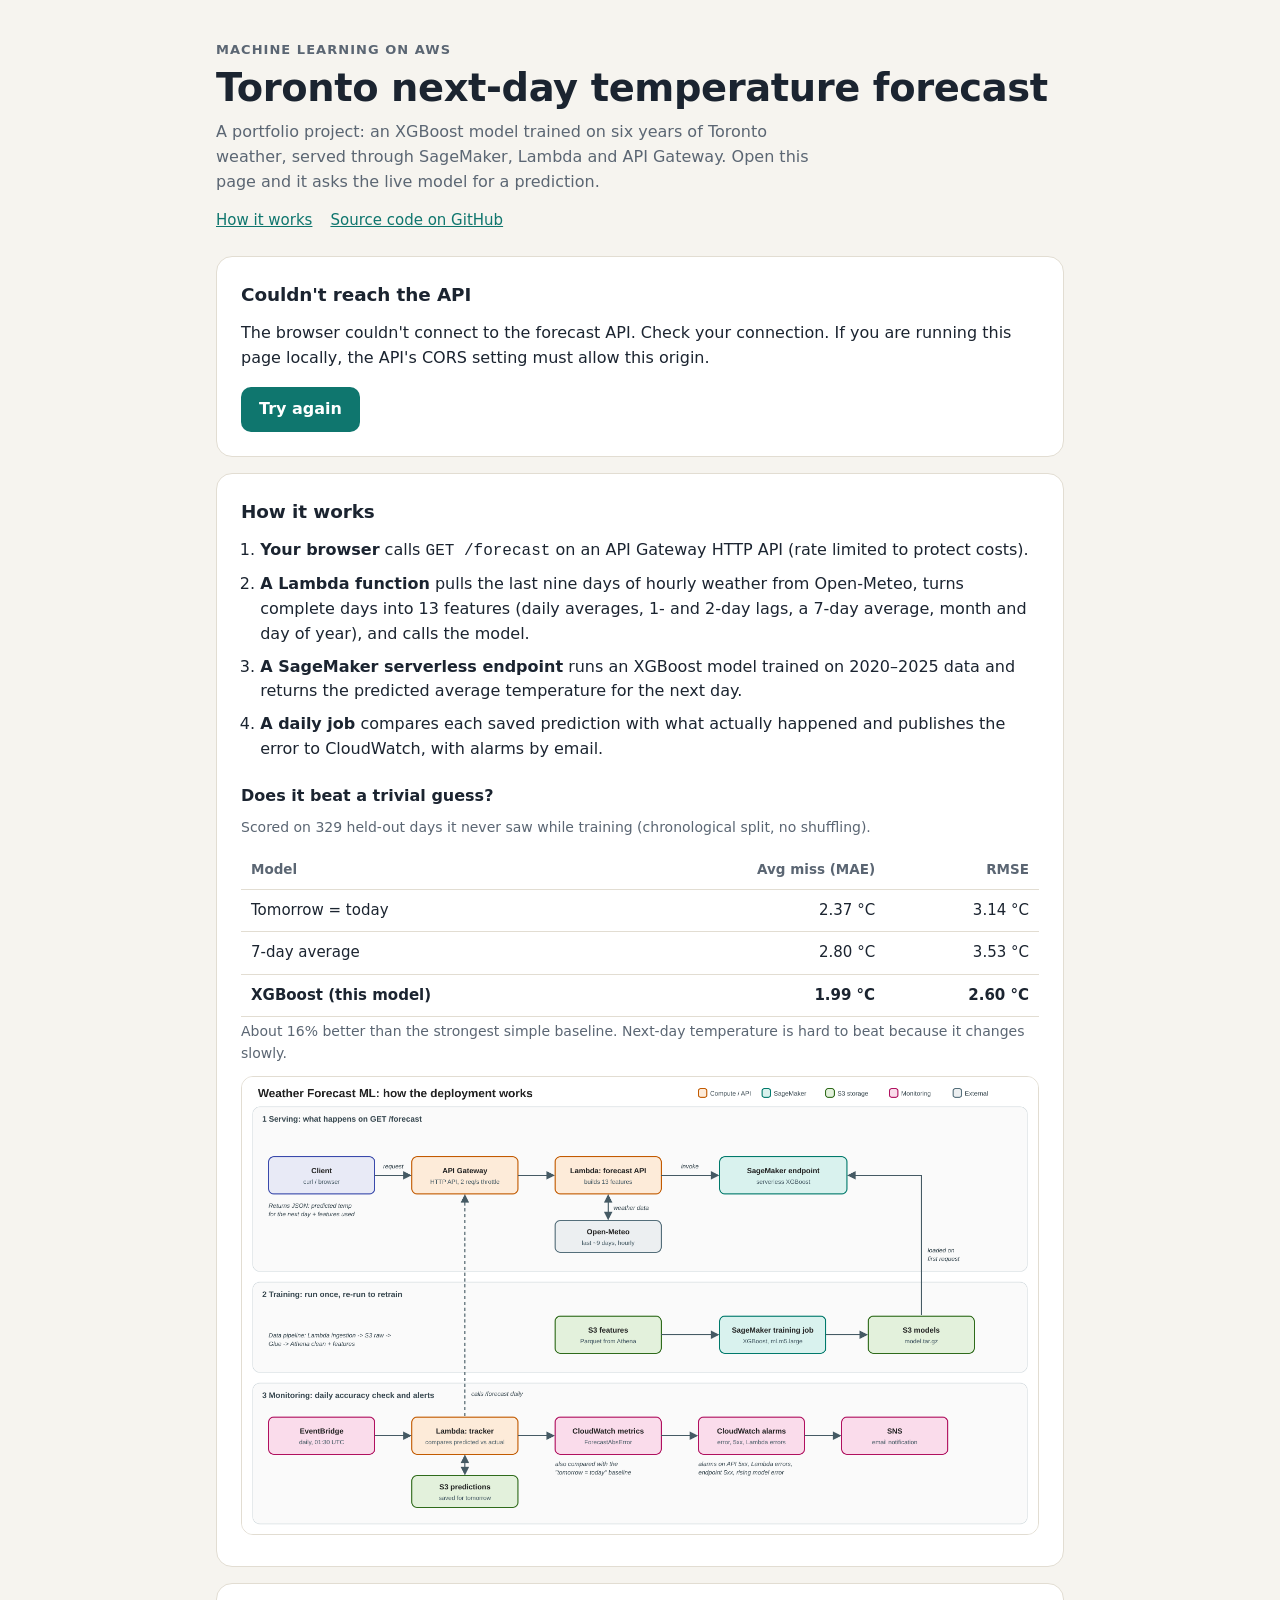
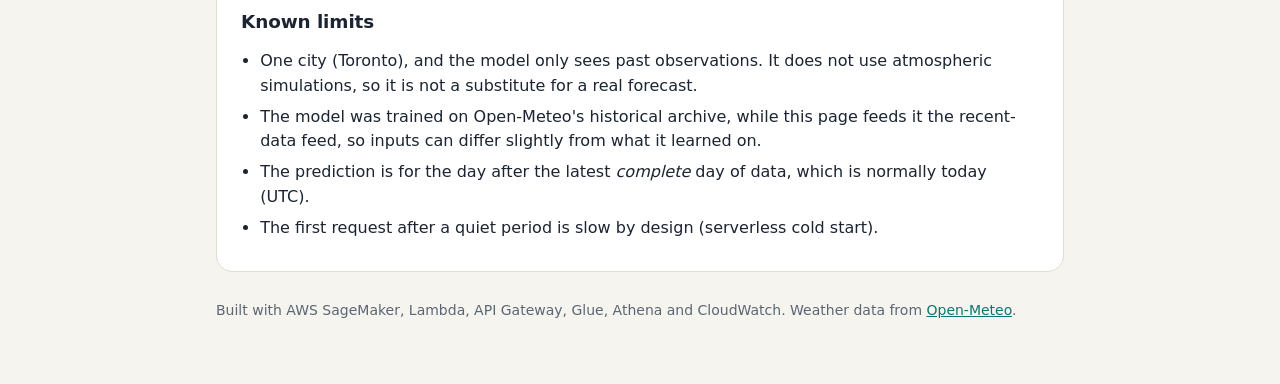
==== docs/index.html @ 5ec33be8 "Initial commit: weather forecast ML pipeline, API, monitoring and web UI Ingestion Lambda, Athena fe" ====
<!doctype html>
<html lang="en">
<head>
<meta charset="utf-8">
<meta name="viewport" content="width=device-width, initial-scale=1">
<title>Toronto Next-Day Temperature Forecast</title>
<meta name="description" content="A machine-learning temperature forecast for Toronto, served from AWS (SageMaker, Lambda, API Gateway). Portfolio project.">
<style>
  :root {
    --bg: #F6F4EF;
    --surface: #FFFFFF;
    --ink: #1B2430;
    --muted: #5B6673;
    --line: #E2DDD2;
    --accent: #0F766E;
    --accent-ink: #FFFFFF;
    --chip: #EDF4F2;
    --warn-bg: #FEF3E2;
    --warn-ink: #8A4B08;
    --bad-bg: #FDECEC;
    --bad-ink: #9B1C1C;
  }
  @media (prefers-color-scheme: dark) {
    :root:not([data-theme="light"]) {
      --bg: #0E151C;
      --surface: #16202A;
      --ink: #E8EDF2;
      --muted: #9AA7B4;
      --line: #27333F;
      --accent: #2DD4BF;
      --accent-ink: #06201D;
      --chip: #13262A;
      --warn-bg: #2A2112;
      --warn-ink: #F5C46B;
      --bad-bg: #2E1717;
      --bad-ink: #F59E9E;
    }
  }
  :root[data-theme="dark"] {
    --bg: #0E151C; --surface: #16202A; --ink: #E8EDF2; --muted: #9AA7B4; --line: #27333F;
    --accent: #2DD4BF; --accent-ink: #06201D; --chip: #13262A;
    --warn-bg: #2A2112; --warn-ink: #F5C46B; --bad-bg: #2E1717; --bad-ink: #F59E9E;
  }

  * { box-sizing: border-box; }
  html { -webkit-text-size-adjust: 100%; }
  body {
    margin: 0;
    background: var(--bg);
    color: var(--ink);
    font: 16px/1.55 system-ui, -apple-system, "Segoe UI", Roboto, "Helvetica Neue", Arial, sans-serif;
  }
  .wrap { max-width: 880px; margin: 0 auto; padding: 0 16px 64px; }
  a { color: var(--accent); }
  a:focus-visible, button:focus-visible { outline: 3px solid var(--accent); outline-offset: 2px; border-radius: 6px; }

  header { padding: 40px 0 24px; }
  .eyebrow { margin: 0 0 6px; font-size: 13px; letter-spacing: .08em; text-transform: uppercase; color: var(--muted); font-weight: 600; }
  h1 { margin: 0 0 10px; font-size: clamp(1.7rem, 5vw, 2.4rem); line-height: 1.15; letter-spacing: -.01em; }
  .lede { margin: 0; color: var(--muted); max-width: 60ch; }
  .links { margin: 14px 0 0; display: flex; flex-wrap: wrap; gap: 8px 18px; font-size: 15px; }

  .card {
    background: var(--surface);
    border: 1px solid var(--line);
    border-radius: 16px;
    padding: 24px;
  }
  .card + .card { margin-top: 16px; }
  h2 { margin: 0 0 12px; font-size: 1.15rem; letter-spacing: -.005em; }
  h3 { margin: 0 0 8px; font-size: 1rem; }
  .muted { color: var(--muted); }
  .small { font-size: 14px; }

  /* Forecast headline */
  .top { display: flex; flex-wrap: wrap; justify-content: space-between; align-items: flex-start; gap: 16px 24px; }
  .pred-label { margin: 0 0 4px; font-size: 15px; color: var(--muted); }
  .pred { display: flex; align-items: baseline; gap: 6px; line-height: 1; }
  .pred-value { font-size: clamp(3.6rem, 14vw, 5.8rem); font-weight: 700; letter-spacing: -.03em; font-variant-numeric: tabular-nums; }
  .pred-unit { font-size: clamp(1.4rem, 5vw, 2rem); font-weight: 600; color: var(--muted); }
  .pred-note { margin: 10px 0 0; max-width: 46ch; }

  .seg { display: inline-flex; border: 1px solid var(--line); border-radius: 10px; overflow: hidden; }
  .seg button {
    border: 0; background: transparent; color: var(--ink);
    padding: 8px 16px; min-height: 40px; font: inherit; font-weight: 600; cursor: pointer;
  }
  .seg button[aria-pressed="true"] { background: var(--accent); color: var(--accent-ink); }

  .btn {
    border: 0; background: var(--accent); color: var(--accent-ink);
    padding: 10px 18px; min-height: 44px; border-radius: 10px; font: inherit; font-weight: 600; cursor: pointer;
  }
  .btn:disabled { opacity: .6; cursor: progress; }
  .btn.secondary { background: transparent; color: var(--accent); border: 1px solid var(--accent); }

  .chart-wrap { margin-top: 24px; max-width: 620px; }
  .chart-wrap svg { width: 100%; height: auto; display: block; }
  .ch-line { fill: none; stroke: var(--accent); stroke-width: 2.5; stroke-linejoin: round; }
  .ch-proj { fill: none; stroke: var(--accent); stroke-width: 2.5; stroke-dasharray: 6 6; }
  .ch-avg { stroke: var(--muted); stroke-width: 1.3; stroke-dasharray: 3 5; }
  .ch-dot { fill: var(--surface); stroke: var(--accent); stroke-width: 2.5; }
  .ch-dot-f { fill: var(--accent); stroke: var(--surface); stroke-width: 3; }
  .ch-val { fill: var(--ink); font-size: 16px; font-weight: 600; text-anchor: middle; font-variant-numeric: tabular-nums; }
  .ch-day { fill: var(--muted); font-size: 13.5px; text-anchor: middle; }
  .legend { display: flex; flex-wrap: wrap; gap: 6px 18px; margin: 8px 0 0; padding: 0; list-style: none; font-size: 13.5px; color: var(--muted); }
  .legend li { display: inline-flex; align-items: center; gap: 8px; }
  .sw { display: inline-block; width: 22px; height: 0; border-top: 3px solid var(--accent); }
  .sw.dash { border-top-style: dashed; }
  .sw.avg { border-top: 2px dashed var(--muted); }

  .tiles { display: grid; grid-template-columns: repeat(auto-fill, minmax(150px, 1fr)); gap: 10px; margin: 12px 0 0; padding: 0; list-style: none; }
  .tile { background: var(--chip); border-radius: 12px; padding: 10px 12px; }
  .tile .k { display: block; font-size: 13px; color: var(--muted); }
  .tile .v { display: block; font-size: 1.15rem; font-weight: 650; font-variant-numeric: tabular-nums; }

  .latency { margin: 18px 0 0; }
  .actions { margin-top: 18px; display: flex; flex-wrap: wrap; align-items: center; gap: 12px; }

  /* Loading */
  .loading { display: flex; gap: 16px; align-items: flex-start; }
  .spinner {
    flex: none; width: 34px; height: 34px; border-radius: 50%;
    border: 4px solid var(--line); border-top-color: var(--accent);
    animation: spin 0.9s linear infinite; margin-top: 2px;
  }
  @keyframes spin { to { transform: rotate(360deg); } }
  @media (prefers-reduced-motion: reduce) { .spinner { animation: none; border-top-color: var(--line); border-right-color: var(--accent); } }
  .loading h2 { margin-bottom: 4px; }
  .notice { margin: 12px 0 0; padding: 10px 14px; border-radius: 10px; background: var(--warn-bg); color: var(--warn-ink); font-size: 14.5px; }
  .error { border-color: var(--bad-ink); }
  .error h2 { color: var(--bad-ink); }

  /* Explainer */
  .steps { margin: 0; padding-left: 1.2rem; }
  .steps li { margin: 0 0 8px; }
  table { width: 100%; border-collapse: collapse; margin: 12px 0 4px; font-variant-numeric: tabular-nums; }
  th, td { text-align: left; padding: 9px 10px; border-bottom: 1px solid var(--line); font-size: 15px; }
  th { color: var(--muted); font-weight: 600; font-size: 13.5px; }
  td.num, th.num { text-align: right; }
  tr.best td { font-weight: 700; }
  .diagram { width: 100%; height: auto; border: 1px solid var(--line); border-radius: 12px; background: #fff; margin-top: 12px; }
  ul.plain { margin: 8px 0 0; padding-left: 1.2rem; }
  ul.plain li { margin-bottom: 6px; }
  footer { margin-top: 28px; font-size: 14px; color: var(--muted); }
  [hidden] { display: none !important; }
</style>
</head>
<body>
<div class="wrap">
  <header>
    <p class="eyebrow">Machine learning on AWS</p>
    <h1>Toronto next-day temperature forecast</h1>
    <p class="lede">A portfolio project: an XGBoost model trained on six years of Toronto weather, served through SageMaker, Lambda and API Gateway. Open this page and it asks the live model for a prediction.</p>
    <p class="links">
      <a href="#how">How it works</a>
      <a id="repo-link" href="#">Source code on GitHub</a>
    </p>
  </header>

  <main>
    <noscript><div class="card error"><h2>JavaScript is required</h2><p>This page calls a live API to get the forecast, so it needs JavaScript enabled.</p></div></noscript>

    <section class="card" id="forecast" aria-live="polite" aria-busy="true" aria-label="Forecast">
      <!-- Loading -->
      <div id="state-loading" class="loading">
        <div class="spinner" aria-hidden="true"></div>
        <div>
          <h2>Asking the model&hellip; <span id="elapsed" class="muted"></span></h2>
          <p class="muted" style="margin:0">Fetching recent weather and running the model.</p>
          <p id="slow-note" class="notice" hidden>The model runs on a serverless endpoint that scales to zero when nobody is using it, so the first request after a quiet period takes about 10 seconds while it wakes up. Later requests take well under a second.</p>
        </div>
      </div>

      <!-- Result -->
      <div id="state-result" hidden>
        <div class="top">
          <div>
            <p class="pred-label" id="pred-label"></p>
            <div class="pred"><span class="pred-value" id="pred-value"></span><span class="pred-unit" id="pred-unit"></span></div>
            <p class="pred-note muted small">On days the model had never seen, its average miss was 2.0&nbsp;&deg;C (3.6&nbsp;&deg;F). Treat it as a guide, not a weather service.</p>
          </div>
          <div class="seg" role="group" aria-label="Temperature unit">
            <button type="button" id="unit-c" aria-pressed="true">&deg;C</button>
            <button type="button" id="unit-f" aria-pressed="false">&deg;F</button>
          </div>
        </div>

        <div class="chart-wrap">
          <h3>Recent days and the forecast</h3>
          <div id="chart"></div>
          <ul class="legend">
            <li><span class="sw"></span>Observed daily average</li>
            <li><span class="sw dash"></span>Forecast</li>
            <li><span class="sw avg"></span>7-day average: <span id="avg7"></span></li>
          </ul>
        </div>

        <h3 style="margin-top:24px" id="tiles-title"></h3>
        <ul class="tiles" id="tiles"></ul>

        <p class="latency muted small" id="latency"></p>
        <div class="actions">
          <button type="button" class="btn secondary" id="refresh">Get the forecast again</button>
        </div>
      </div>

      <!-- Error -->
      <div id="state-error" hidden>
        <h2 id="err-title">Couldn't get a forecast</h2>
        <p id="err-body" style="margin:0 0 16px"></p>
        <button type="button" class="btn" id="retry">Try again</button>
      </div>
    </section>

    <section class="card" id="how">
      <h2>How it works</h2>
      <ol class="steps">
        <li><strong>Your browser</strong> calls <code>GET /forecast</code> on an API Gateway HTTP API (rate limited to protect costs).</li>
        <li><strong>A Lambda function</strong> pulls the last nine days of hourly weather from Open-Meteo, turns complete days into 13 features (daily averages, 1- and 2-day lags, a 7-day average, month and day of year), and calls the model.</li>
        <li><strong>A SageMaker serverless endpoint</strong> runs an XGBoost model trained on 2020&ndash;2025 data and returns the predicted average temperature for the next day.</li>
        <li><strong>A daily job</strong> compares each saved prediction with what actually happened and publishes the error to CloudWatch, with alarms by email.</li>
      </ol>

      <h3 style="margin-top:22px">Does it beat a trivial guess?</h3>
      <p class="muted small" style="margin:0">Scored on 329 held-out days it never saw while training (chronological split, no shuffling).</p>
      <table>
        <thead><tr><th>Model</th><th class="num">Avg miss (MAE)</th><th class="num">RMSE</th></tr></thead>
        <tbody>
          <tr><td>Tomorrow = today</td><td class="num">2.37 &deg;C</td><td class="num">3.14 &deg;C</td></tr>
          <tr><td>7-day average</td><td class="num">2.80 &deg;C</td><td class="num">3.53 &deg;C</td></tr>
          <tr class="best"><td>XGBoost (this model)</td><td class="num">1.99 &deg;C</td><td class="num">2.60 &deg;C</td></tr>
        </tbody>
      </table>
      <p class="muted small" style="margin:0">About 16% better than the strongest simple baseline. Next-day temperature is hard to beat because it changes slowly.</p>

      <img class="diagram" src="deployment-diagram.png" alt="Architecture diagram: a client calls API Gateway, which invokes a Lambda that fetches weather data and calls a SageMaker serverless endpoint; a daily job tracks accuracy in CloudWatch and sends alerts through SNS." loading="lazy" width="1500" height="860">
    </section>

    <section class="card">
      <h2>Known limits</h2>
      <ul class="plain">
        <li>One city (Toronto), and the model only sees past observations. It does not use atmospheric simulations, so it is not a substitute for a real forecast.</li>
        <li>The model was trained on Open-Meteo's historical archive, while this page feeds it the recent-data feed, so inputs can differ slightly from what it learned on.</li>
        <li>The prediction is for the day after the latest <em>complete</em> day of data, which is normally today (UTC).</li>
        <li>The first request after a quiet period is slow by design (serverless cold start).</li>
      </ul>
    </section>
  </main>

  <footer>Built with AWS SageMaker, Lambda, API Gateway, Glue, Athena and CloudWatch. Weather data from <a href="https://open-meteo.com/">Open-Meteo</a>.</footer>
</div>

<script>
(() => {
  "use strict";

  // ---- Configuration ------------------------------------------------------
  const CONFIG = {
    apiUrl: "https://l0zgrh9w77.execute-api.us-east-2.amazonaws.com/forecast",
    repoUrl: "https://github.com/nchikwati/weather-forecast-ml",
    timeoutMs: 45000,   // cold starts take ~10 s; allow generous headroom
    slowAfterMs: 3000,  // show the "waking up" explanation after this long
  };

  const FEATURE_KEYS = [
    "avg_temp", "max_temp", "min_temp", "avg_humidity", "total_precip",
    "avg_wind", "avg_pressure", "avg_cloud_cover",
    "temp_lag_1d", "temp_lag_2d", "temp_rolling_7d",
  ];
  const DATE_RE = /^\d{4}-\d{2}-\d{2}$/;

  const $ = (id) => document.getElementById(id);
  const state = { unit: "C", data: null, ms: null, loading: false };
  let timerId = null;

  // ---- Small DOM helpers (all API text goes in via textContent) -----------
  function el(tag, props, children) {
    const n = document.createElement(tag);
    for (const [k, v] of Object.entries(props || {})) {
      if (k === "class") n.className = v;
      else if (k === "text") n.textContent = v;
      else n.setAttribute(k, v);
    }
    for (const c of [].concat(children || [])) if (c) n.append(c);
    return n;
  }
  function svg(tag, attrs, text) {
    const n = document.createElementNS("http://www.w3.org/2000/svg", tag);
    for (const [k, v] of Object.entries(attrs || {})) n.setAttribute(k, v);
    if (text !== undefined) n.textContent = text;
    return n;
  }

  // ---- Formatting ---------------------------------------------------------
  const toUnit = (c) => (state.unit === "C" ? c : (c * 9) / 5 + 32);
  const temp = (c) => toUnit(c).toFixed(1) + "°";
  const parseDay = (iso) => new Date(iso + "T00:00:00Z");
  const dayLong = (iso) =>
    parseDay(iso).toLocaleDateString("en-US", { weekday: "long", month: "long", day: "numeric", year: "numeric", timeZone: "UTC" });
  const dayShort = (iso) =>
    parseDay(iso).toLocaleDateString("en-US", { weekday: "short", month: "short", day: "numeric", timeZone: "UTC" });
  function addDays(iso, n) {
    const d = parseDay(iso);
    d.setUTCDate(d.getUTCDate() + n);
    return d.toISOString().slice(0, 10);
  }

  // ---- Validation ---------------------------------------------------------
  function validate(d) {
    const ok =
      d && typeof d === "object" &&
      Number.isFinite(d.predicted_avg_temp_c) &&
      typeof d.features_day === "string" && DATE_RE.test(d.features_day) &&
      typeof d.predicted_day === "string" && DATE_RE.test(d.predicted_day) &&
      d.features && FEATURE_KEYS.every((k) => Number.isFinite(d.features[k]));
    if (!ok) throw new Error("unexpected response shape");
  }

  // ---- View switching -----------------------------------------------------
  function show(name) {
    for (const n of ["loading", "result", "error"]) $("state-" + n).hidden = n !== name;
    $("forecast").setAttribute("aria-busy", name === "loading" ? "true" : "false");
  }

  function startTimer() {
    const t0 = performance.now();
    $("slow-note").hidden = true;
    $("elapsed").textContent = "";
    timerId = setInterval(() => {
      const ms = performance.now() - t0;
      $("elapsed").textContent = (ms / 1000).toFixed(1) + " s";
      if (ms > CONFIG.slowAfterMs) $("slow-note").hidden = false;
    }, 200);
  }
  function stopTimer() { clearInterval(timerId); timerId = null; }

  // ---- Rendering ----------------------------------------------------------
  function renderChart(d) {
    const f = d.features;
    const pts = [
      { day: addDays(d.features_day, -2), v: f.temp_lag_2d, forecast: false },
      { day: addDays(d.features_day, -1), v: f.temp_lag_1d, forecast: false },
      { day: d.features_day, v: f.avg_temp, forecast: false },
      { day: d.predicted_day, v: d.predicted_avg_temp_c, forecast: true },
    ];
    const W = 520, H = 240, padX = 52, top = 44, bottom = 52;
    const vals = pts.map((p) => toUnit(p.v)).concat(toUnit(f.temp_rolling_7d));
    let lo = Math.min(...vals), hi = Math.max(...vals);
    const minSpan = state.unit === "C" ? 4 : 7;
    if (hi - lo < minSpan) { const mid = (hi + lo) / 2; lo = mid - minSpan / 2; hi = mid + minSpan / 2; }
    const pad = (hi - lo) * 0.12; lo -= pad; hi += pad;
    const x = (i) => padX + (i * (W - 2 * padX)) / (pts.length - 1);
    const y = (c) => top + ((hi - toUnit(c)) / (hi - lo)) * (H - top - bottom);

    const root = svg("svg", { viewBox: `0 0 ${W} ${H}`, role: "img",
      "aria-label": "Daily average temperatures: " +
        pts.map((p) => `${dayShort(p.day)} ${temp(p.v)}${p.forecast ? " (forecast)" : ""}`).join(", ") });

    const yAvg = y(f.temp_rolling_7d);
    root.append(svg("line", { class: "ch-avg", x1: 12, x2: W - 12, y1: yAvg, y2: yAvg }));

    const past = pts.slice(0, 3).map((p, i) => `${x(i)},${y(p.v)}`).join(" ");
    root.append(svg("polyline", { class: "ch-line", points: past }));
    root.append(svg("line", { class: "ch-proj", x1: x(2), y1: y(pts[2].v), x2: x(3), y2: y(pts[3].v) }));

    pts.forEach((p, i) => {
      root.append(svg("circle", { class: p.forecast ? "ch-dot-f" : "ch-dot", cx: x(i), cy: y(p.v), r: p.forecast ? 8 : 5.5 }));
      root.append(svg("text", { class: "ch-val", x: x(i), y: y(p.v) - 16 }, temp(p.v)));
      root.append(svg("text", { class: "ch-day", x: x(i), y: H - 20 }, dayShort(p.day)));
      if (p.forecast) root.append(svg("text", { class: "ch-day", x: x(i), y: H - 5 }, "forecast"));
    });

    $("chart").replaceChildren(root);
    $("avg7").textContent = temp(f.temp_rolling_7d);
  }

  function renderTiles(d) {
    const f = d.features;
    const rows = [
      ["Average", temp(f.avg_temp)],
      ["High", temp(f.max_temp)],
      ["Low", temp(f.min_temp)],
      ["7-day average", temp(f.temp_rolling_7d)],
      ["Humidity", f.avg_humidity.toFixed(0) + " %"],
      ["Precipitation", f.total_precip.toFixed(1) + " mm"],
      ["Wind", f.avg_wind.toFixed(1) + " km/h"],
      ["Pressure", f.avg_pressure.toFixed(0) + " hPa"],
      ["Cloud cover", f.avg_cloud_cover.toFixed(0) + " %"],
    ];
    $("tiles-title").textContent = "What the model saw on " + dayShort(d.features_day) + " (UTC)";
    $("tiles").replaceChildren(
      ...rows.map(([k, v]) => el("li", { class: "tile" }, [el("span", { class: "k", text: k }), el("span", { class: "v", text: v })]))
    );
  }

  function renderLatency() {
    const s = state.ms / 1000;
    $("latency").textContent = s > 4
      ? `Answered in ${s.toFixed(1)} s. The model endpoint was asleep and had to wake up; repeat requests are much faster.`
      : `Answered in ${s.toFixed(2)} s (the model endpoint was already warm).`;
  }

  function render() {
    const d = state.data;
    if (!d) return;
    $("pred-label").textContent = "Predicted average temperature for " + dayLong(d.predicted_day) + " (UTC)";
    $("pred-value").textContent = toUnit(d.predicted_avg_temp_c).toFixed(1);
    $("pred-unit").textContent = "°" + state.unit;
    $("unit-c").setAttribute("aria-pressed", String(state.unit === "C"));
    $("unit-f").setAttribute("aria-pressed", String(state.unit === "F"));
    renderChart(d);
    renderTiles(d);
    renderLatency();
  }

  // ---- Errors -------------------------------------------------------------
  function describe(err) {
    if (err && err.name === "AbortError")
      return ["The request timed out", "The model took too long to respond. It may be waking up from a cold start, so trying again usually works."];
    if (err && err.status === 429)
      return ["Too many requests", "The API is rate limited to keep costs down. Wait a few seconds and try again."];
    if (err && err.status >= 500)
      return ["The forecast service had a problem", "Something failed on the server side while building the forecast. It has been logged, so please try again in a minute."];
    if (err instanceof TypeError)
      return ["Couldn't reach the API", "The browser couldn't connect to the forecast API. Check your connection. If you are running this page locally, the API's CORS setting must allow this origin."];
    return ["Couldn't read the forecast", "The API answered, but the response wasn't in the expected format."];
  }

  function showError(err) {
    const [title, body] = describe(err);
    $("err-title").textContent = title;
    $("err-body").textContent = body;
    show("error");
  }

  // ---- Data loading -------------------------------------------------------
  async function load() {
    if (state.loading) return;
    state.loading = true;
    show("loading");
    startTimer();
    const ctrl = new AbortController();
    const timeout = setTimeout(() => ctrl.abort(), CONFIG.timeoutMs);
    const t0 = performance.now();
    try {
      const res = await fetch(CONFIG.apiUrl, { headers: { Accept: "application/json" }, signal: ctrl.signal });
      if (!res.ok) { const e = new Error("http " + res.status); e.status = res.status; throw e; }
      const data = await res.json();
      validate(data);
      state.data = data;
      state.ms = performance.now() - t0;
      render();
      show("result");
    } catch (err) {
      showError(err);
    } finally {
      clearTimeout(timeout);
      stopTimer();
      state.loading = false;
    }
  }

  // ---- Wiring -------------------------------------------------------------
  $("repo-link").href = CONFIG.repoUrl;
  $("refresh").addEventListener("click", load);
  $("retry").addEventListener("click", load);
  $("unit-c").addEventListener("click", () => { state.unit = "C"; render(); });
  $("unit-f").addEventListener("click", () => { state.unit = "F"; render(); });
  load();
})();
</script>
</body>
</html>
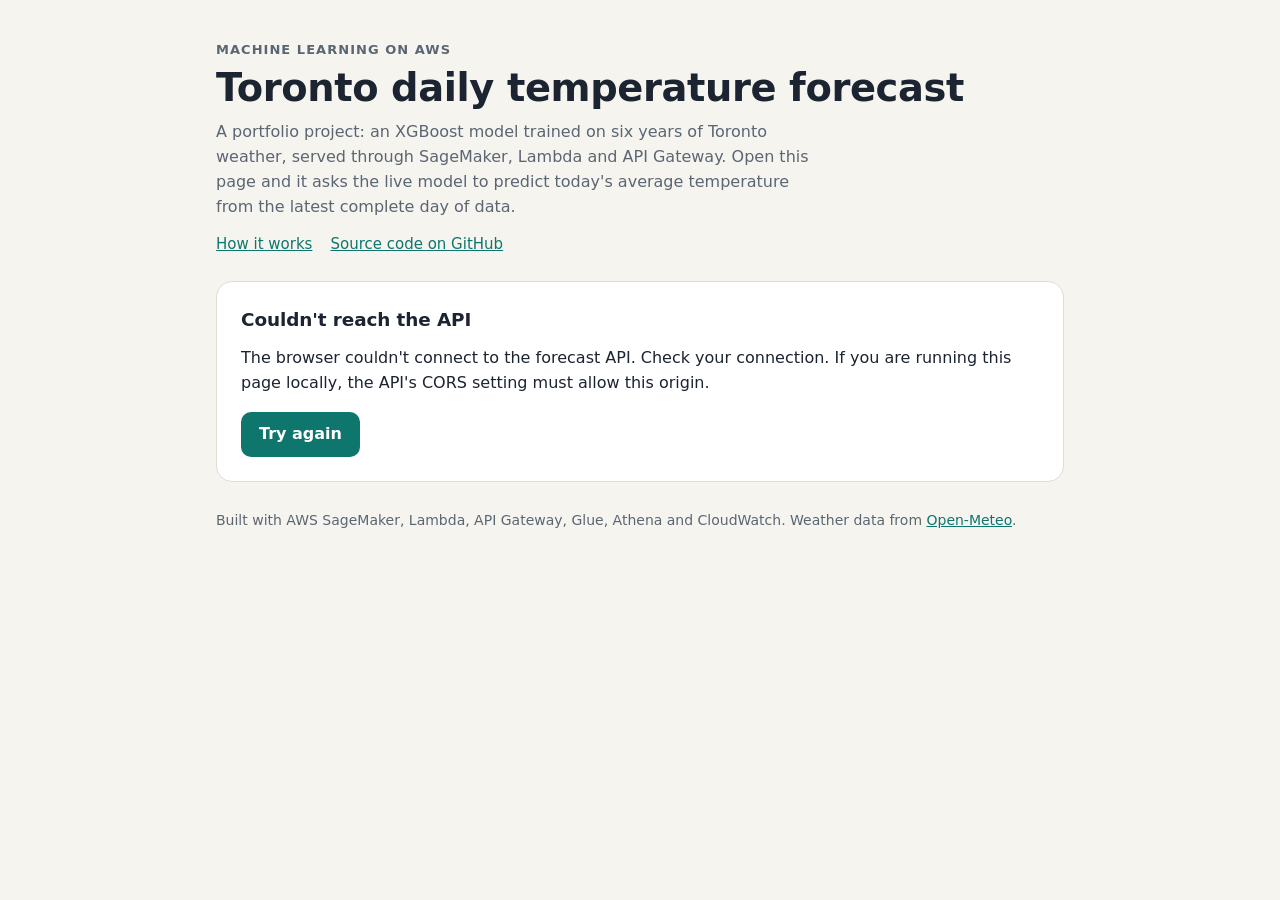
==== commit 076bf1dd: "Label the forecast as today's and move "How it works" to its own page The model predicts the day aft" ====
--- a/docs/index.html
+++ b/docs/index.html
@@ -3,157 +3,18 @@
 <head>
 <meta charset="utf-8">
 <meta name="viewport" content="width=device-width, initial-scale=1">
-<title>Toronto Next-Day Temperature Forecast</title>
+<title>Toronto Temperature Forecast</title>
 <meta name="description" content="A machine-learning temperature forecast for Toronto, served from AWS (SageMaker, Lambda, API Gateway). Portfolio project.">
-<style>
-  :root {
-    --bg: #F6F4EF;
-    --surface: #FFFFFF;
-    --ink: #1B2430;
-    --muted: #5B6673;
-    --line: #E2DDD2;
-    --accent: #0F766E;
-    --accent-ink: #FFFFFF;
-    --chip: #EDF4F2;
-    --warn-bg: #FEF3E2;
-    --warn-ink: #8A4B08;
-    --bad-bg: #FDECEC;
-    --bad-ink: #9B1C1C;
-  }
-  @media (prefers-color-scheme: dark) {
-    :root:not([data-theme="light"]) {
-      --bg: #0E151C;
-      --surface: #16202A;
-      --ink: #E8EDF2;
-      --muted: #9AA7B4;
-      --line: #27333F;
-      --accent: #2DD4BF;
-      --accent-ink: #06201D;
-      --chip: #13262A;
-      --warn-bg: #2A2112;
-      --warn-ink: #F5C46B;
-      --bad-bg: #2E1717;
-      --bad-ink: #F59E9E;
-    }
-  }
-  :root[data-theme="dark"] {
-    --bg: #0E151C; --surface: #16202A; --ink: #E8EDF2; --muted: #9AA7B4; --line: #27333F;
-    --accent: #2DD4BF; --accent-ink: #06201D; --chip: #13262A;
-    --warn-bg: #2A2112; --warn-ink: #F5C46B; --bad-bg: #2E1717; --bad-ink: #F59E9E;
-  }
-
-  * { box-sizing: border-box; }
-  html { -webkit-text-size-adjust: 100%; }
-  body {
-    margin: 0;
-    background: var(--bg);
-    color: var(--ink);
-    font: 16px/1.55 system-ui, -apple-system, "Segoe UI", Roboto, "Helvetica Neue", Arial, sans-serif;
-  }
-  .wrap { max-width: 880px; margin: 0 auto; padding: 0 16px 64px; }
-  a { color: var(--accent); }
-  a:focus-visible, button:focus-visible { outline: 3px solid var(--accent); outline-offset: 2px; border-radius: 6px; }
-
-  header { padding: 40px 0 24px; }
-  .eyebrow { margin: 0 0 6px; font-size: 13px; letter-spacing: .08em; text-transform: uppercase; color: var(--muted); font-weight: 600; }
-  h1 { margin: 0 0 10px; font-size: clamp(1.7rem, 5vw, 2.4rem); line-height: 1.15; letter-spacing: -.01em; }
-  .lede { margin: 0; color: var(--muted); max-width: 60ch; }
-  .links { margin: 14px 0 0; display: flex; flex-wrap: wrap; gap: 8px 18px; font-size: 15px; }
-
-  .card {
-    background: var(--surface);
-    border: 1px solid var(--line);
-    border-radius: 16px;
-    padding: 24px;
-  }
-  .card + .card { margin-top: 16px; }
-  h2 { margin: 0 0 12px; font-size: 1.15rem; letter-spacing: -.005em; }
-  h3 { margin: 0 0 8px; font-size: 1rem; }
-  .muted { color: var(--muted); }
-  .small { font-size: 14px; }
-
-  /* Forecast headline */
-  .top { display: flex; flex-wrap: wrap; justify-content: space-between; align-items: flex-start; gap: 16px 24px; }
-  .pred-label { margin: 0 0 4px; font-size: 15px; color: var(--muted); }
-  .pred { display: flex; align-items: baseline; gap: 6px; line-height: 1; }
-  .pred-value { font-size: clamp(3.6rem, 14vw, 5.8rem); font-weight: 700; letter-spacing: -.03em; font-variant-numeric: tabular-nums; }
-  .pred-unit { font-size: clamp(1.4rem, 5vw, 2rem); font-weight: 600; color: var(--muted); }
-  .pred-note { margin: 10px 0 0; max-width: 46ch; }
-
-  .seg { display: inline-flex; border: 1px solid var(--line); border-radius: 10px; overflow: hidden; }
-  .seg button {
-    border: 0; background: transparent; color: var(--ink);
-    padding: 8px 16px; min-height: 40px; font: inherit; font-weight: 600; cursor: pointer;
-  }
-  .seg button[aria-pressed="true"] { background: var(--accent); color: var(--accent-ink); }
-
-  .btn {
-    border: 0; background: var(--accent); color: var(--accent-ink);
-    padding: 10px 18px; min-height: 44px; border-radius: 10px; font: inherit; font-weight: 600; cursor: pointer;
-  }
-  .btn:disabled { opacity: .6; cursor: progress; }
-  .btn.secondary { background: transparent; color: var(--accent); border: 1px solid var(--accent); }
-
-  .chart-wrap { margin-top: 24px; max-width: 620px; }
-  .chart-wrap svg { width: 100%; height: auto; display: block; }
-  .ch-line { fill: none; stroke: var(--accent); stroke-width: 2.5; stroke-linejoin: round; }
-  .ch-proj { fill: none; stroke: var(--accent); stroke-width: 2.5; stroke-dasharray: 6 6; }
-  .ch-avg { stroke: var(--muted); stroke-width: 1.3; stroke-dasharray: 3 5; }
-  .ch-dot { fill: var(--surface); stroke: var(--accent); stroke-width: 2.5; }
-  .ch-dot-f { fill: var(--accent); stroke: var(--surface); stroke-width: 3; }
-  .ch-val { fill: var(--ink); font-size: 16px; font-weight: 600; text-anchor: middle; font-variant-numeric: tabular-nums; }
-  .ch-day { fill: var(--muted); font-size: 13.5px; text-anchor: middle; }
-  .legend { display: flex; flex-wrap: wrap; gap: 6px 18px; margin: 8px 0 0; padding: 0; list-style: none; font-size: 13.5px; color: var(--muted); }
-  .legend li { display: inline-flex; align-items: center; gap: 8px; }
-  .sw { display: inline-block; width: 22px; height: 0; border-top: 3px solid var(--accent); }
-  .sw.dash { border-top-style: dashed; }
-  .sw.avg { border-top: 2px dashed var(--muted); }
-
-  .tiles { display: grid; grid-template-columns: repeat(auto-fill, minmax(150px, 1fr)); gap: 10px; margin: 12px 0 0; padding: 0; list-style: none; }
-  .tile { background: var(--chip); border-radius: 12px; padding: 10px 12px; }
-  .tile .k { display: block; font-size: 13px; color: var(--muted); }
-  .tile .v { display: block; font-size: 1.15rem; font-weight: 650; font-variant-numeric: tabular-nums; }
-
-  .latency { margin: 18px 0 0; }
-  .actions { margin-top: 18px; display: flex; flex-wrap: wrap; align-items: center; gap: 12px; }
-
-  /* Loading */
-  .loading { display: flex; gap: 16px; align-items: flex-start; }
-  .spinner {
-    flex: none; width: 34px; height: 34px; border-radius: 50%;
-    border: 4px solid var(--line); border-top-color: var(--accent);
-    animation: spin 0.9s linear infinite; margin-top: 2px;
-  }
-  @keyframes spin { to { transform: rotate(360deg); } }
-  @media (prefers-reduced-motion: reduce) { .spinner { animation: none; border-top-color: var(--line); border-right-color: var(--accent); } }
-  .loading h2 { margin-bottom: 4px; }
-  .notice { margin: 12px 0 0; padding: 10px 14px; border-radius: 10px; background: var(--warn-bg); color: var(--warn-ink); font-size: 14.5px; }
-  .error { border-color: var(--bad-ink); }
-  .error h2 { color: var(--bad-ink); }
-
-  /* Explainer */
-  .steps { margin: 0; padding-left: 1.2rem; }
-  .steps li { margin: 0 0 8px; }
-  table { width: 100%; border-collapse: collapse; margin: 12px 0 4px; font-variant-numeric: tabular-nums; }
-  th, td { text-align: left; padding: 9px 10px; border-bottom: 1px solid var(--line); font-size: 15px; }
-  th { color: var(--muted); font-weight: 600; font-size: 13.5px; }
-  td.num, th.num { text-align: right; }
-  tr.best td { font-weight: 700; }
-  .diagram { width: 100%; height: auto; border: 1px solid var(--line); border-radius: 12px; background: #fff; margin-top: 12px; }
-  ul.plain { margin: 8px 0 0; padding-left: 1.2rem; }
-  ul.plain li { margin-bottom: 6px; }
-  footer { margin-top: 28px; font-size: 14px; color: var(--muted); }
-  [hidden] { display: none !important; }
-</style>
+<link rel="stylesheet" href="styles.css">
 </head>
 <body>
 <div class="wrap">
   <header>
     <p class="eyebrow">Machine learning on AWS</p>
-    <h1>Toronto next-day temperature forecast</h1>
-    <p class="lede">A portfolio project: an XGBoost model trained on six years of Toronto weather, served through SageMaker, Lambda and API Gateway. Open this page and it asks the live model for a prediction.</p>
+    <h1>Toronto daily temperature forecast</h1>
+    <p class="lede">A portfolio project: an XGBoost model trained on six years of Toronto weather, served through SageMaker, Lambda and API Gateway. Open this page and it asks the live model to predict today's average temperature from the latest complete day of data.</p>
     <p class="links">
-      <a href="#how">How it works</a>
+      <a href="how-it-works.html">How it works</a>
       <a id="repo-link" href="#">Source code on GitHub</a>
     </p>
   </header>
@@ -178,6 +39,7 @@
           <div>
             <p class="pred-label" id="pred-label"></p>
             <div class="pred"><span class="pred-value" id="pred-value"></span><span class="pred-unit" id="pred-unit"></span></div>
+            <p class="pred-note muted small" id="pred-basis"></p>
             <p class="pred-note muted small">On days the model had never seen, its average miss was 2.0&nbsp;&deg;C (3.6&nbsp;&deg;F). Treat it as a guide, not a weather service.</p>
           </div>
           <div class="seg" role="group" aria-label="Temperature unit">
@@ -211,40 +73,6 @@
         <p id="err-body" style="margin:0 0 16px"></p>
         <button type="button" class="btn" id="retry">Try again</button>
       </div>
-    </section>
-
-    <section class="card" id="how">
-      <h2>How it works</h2>
-      <ol class="steps">
-        <li><strong>Your browser</strong> calls <code>GET /forecast</code> on an API Gateway HTTP API (rate limited to protect costs).</li>
-        <li><strong>A Lambda function</strong> pulls the last nine days of hourly weather from Open-Meteo, turns complete days into 13 features (daily averages, 1- and 2-day lags, a 7-day average, month and day of year), and calls the model.</li>
-        <li><strong>A SageMaker serverless endpoint</strong> runs an XGBoost model trained on 2020&ndash;2025 data and returns the predicted average temperature for the next day.</li>
-        <li><strong>A daily job</strong> compares each saved prediction with what actually happened and publishes the error to CloudWatch, with alarms by email.</li>
-      </ol>
-
-      <h3 style="margin-top:22px">Does it beat a trivial guess?</h3>
-      <p class="muted small" style="margin:0">Scored on 329 held-out days it never saw while training (chronological split, no shuffling).</p>
-      <table>
-        <thead><tr><th>Model</th><th class="num">Avg miss (MAE)</th><th class="num">RMSE</th></tr></thead>
-        <tbody>
-          <tr><td>Tomorrow = today</td><td class="num">2.37 &deg;C</td><td class="num">3.14 &deg;C</td></tr>
-          <tr><td>7-day average</td><td class="num">2.80 &deg;C</td><td class="num">3.53 &deg;C</td></tr>
-          <tr class="best"><td>XGBoost (this model)</td><td class="num">1.99 &deg;C</td><td class="num">2.60 &deg;C</td></tr>
-        </tbody>
-      </table>
-      <p class="muted small" style="margin:0">About 16% better than the strongest simple baseline. Next-day temperature is hard to beat because it changes slowly.</p>
-
-      <img class="diagram" src="deployment-diagram.png" alt="Architecture diagram: a client calls API Gateway, which invokes a Lambda that fetches weather data and calls a SageMaker serverless endpoint; a daily job tracks accuracy in CloudWatch and sends alerts through SNS." loading="lazy" width="1500" height="860">
-    </section>
-
-    <section class="card">
-      <h2>Known limits</h2>
-      <ul class="plain">
-        <li>One city (Toronto), and the model only sees past observations. It does not use atmospheric simulations, so it is not a substitute for a real forecast.</li>
-        <li>The model was trained on Open-Meteo's historical archive, while this page feeds it the recent-data feed, so inputs can differ slightly from what it learned on.</li>
-        <li>The prediction is for the day after the latest <em>complete</em> day of data, which is normally today (UTC).</li>
-        <li>The first request after a quiet period is slow by design (serverless cold start).</li>
-      </ul>
     </section>
   </main>
 
@@ -404,7 +232,10 @@
   function render() {
     const d = state.data;
     if (!d) return;
-    $("pred-label").textContent = "Predicted average temperature for " + dayLong(d.predicted_day) + " (UTC)";
+    const isToday = d.predicted_day === new Date().toISOString().slice(0, 10);
+    $("pred-label").textContent = (isToday ? "Today's predicted average temperature, " : "Predicted average temperature for ") +
+      dayLong(d.predicted_day) + " (UTC)";
+    $("pred-basis").textContent = "Based on complete weather data up to " + dayLong(d.features_day) + ".";
     $("pred-value").textContent = toUnit(d.predicted_avg_temp_c).toFixed(1);
     $("pred-unit").textContent = "°" + state.unit;
     $("unit-c").setAttribute("aria-pressed", String(state.unit === "C"));
--- a/docs/styles.css
+++ b/docs/styles.css
@@ -0,0 +1,138 @@
+:root {
+  --bg: #F6F4EF;
+  --surface: #FFFFFF;
+  --ink: #1B2430;
+  --muted: #5B6673;
+  --line: #E2DDD2;
+  --accent: #0F766E;
+  --accent-ink: #FFFFFF;
+  --chip: #EDF4F2;
+  --warn-bg: #FEF3E2;
+  --warn-ink: #8A4B08;
+  --bad-bg: #FDECEC;
+  --bad-ink: #9B1C1C;
+}
+@media (prefers-color-scheme: dark) {
+  :root:not([data-theme="light"]) {
+    --bg: #0E151C;
+    --surface: #16202A;
+    --ink: #E8EDF2;
+    --muted: #9AA7B4;
+    --line: #27333F;
+    --accent: #2DD4BF;
+    --accent-ink: #06201D;
+    --chip: #13262A;
+    --warn-bg: #2A2112;
+    --warn-ink: #F5C46B;
+    --bad-bg: #2E1717;
+    --bad-ink: #F59E9E;
+  }
+}
+:root[data-theme="dark"] {
+  --bg: #0E151C; --surface: #16202A; --ink: #E8EDF2; --muted: #9AA7B4; --line: #27333F;
+  --accent: #2DD4BF; --accent-ink: #06201D; --chip: #13262A;
+  --warn-bg: #2A2112; --warn-ink: #F5C46B; --bad-bg: #2E1717; --bad-ink: #F59E9E;
+}
+
+* { box-sizing: border-box; }
+html { -webkit-text-size-adjust: 100%; }
+body {
+  margin: 0;
+  background: var(--bg);
+  color: var(--ink);
+  font: 16px/1.55 system-ui, -apple-system, "Segoe UI", Roboto, "Helvetica Neue", Arial, sans-serif;
+}
+.wrap { max-width: 880px; margin: 0 auto; padding: 0 16px 64px; }
+a { color: var(--accent); }
+a:focus-visible, button:focus-visible { outline: 3px solid var(--accent); outline-offset: 2px; border-radius: 6px; }
+
+header { padding: 40px 0 24px; }
+.eyebrow { margin: 0 0 6px; font-size: 13px; letter-spacing: .08em; text-transform: uppercase; color: var(--muted); font-weight: 600; }
+h1 { margin: 0 0 10px; font-size: clamp(1.7rem, 5vw, 2.4rem); line-height: 1.15; letter-spacing: -.01em; }
+.lede { margin: 0; color: var(--muted); max-width: 60ch; }
+.links { margin: 14px 0 0; display: flex; flex-wrap: wrap; gap: 8px 18px; font-size: 15px; }
+
+.card {
+  background: var(--surface);
+  border: 1px solid var(--line);
+  border-radius: 16px;
+  padding: 24px;
+}
+.card + .card { margin-top: 16px; }
+h2 { margin: 0 0 12px; font-size: 1.15rem; letter-spacing: -.005em; }
+h3 { margin: 0 0 8px; font-size: 1rem; }
+.muted { color: var(--muted); }
+.small { font-size: 14px; }
+
+/* Forecast headline */
+.top { display: flex; flex-wrap: wrap; justify-content: space-between; align-items: flex-start; gap: 16px 24px; }
+.pred-label { margin: 0 0 4px; font-size: 15px; color: var(--muted); }
+.pred { display: flex; align-items: baseline; gap: 6px; line-height: 1; }
+.pred-value { font-size: clamp(3.6rem, 14vw, 5.8rem); font-weight: 700; letter-spacing: -.03em; font-variant-numeric: tabular-nums; }
+.pred-unit { font-size: clamp(1.4rem, 5vw, 2rem); font-weight: 600; color: var(--muted); }
+.pred-note { margin: 10px 0 0; max-width: 46ch; }
+
+.seg { display: inline-flex; border: 1px solid var(--line); border-radius: 10px; overflow: hidden; }
+.seg button {
+  border: 0; background: transparent; color: var(--ink);
+  padding: 8px 16px; min-height: 40px; font: inherit; font-weight: 600; cursor: pointer;
+}
+.seg button[aria-pressed="true"] { background: var(--accent); color: var(--accent-ink); }
+
+.btn {
+  border: 0; background: var(--accent); color: var(--accent-ink);
+  padding: 10px 18px; min-height: 44px; border-radius: 10px; font: inherit; font-weight: 600; cursor: pointer;
+}
+.btn:disabled { opacity: .6; cursor: progress; }
+.btn.secondary { background: transparent; color: var(--accent); border: 1px solid var(--accent); }
+
+.chart-wrap { margin-top: 24px; max-width: 620px; }
+.chart-wrap svg { width: 100%; height: auto; display: block; }
+.ch-line { fill: none; stroke: var(--accent); stroke-width: 2.5; stroke-linejoin: round; }
+.ch-proj { fill: none; stroke: var(--accent); stroke-width: 2.5; stroke-dasharray: 6 6; }
+.ch-avg { stroke: var(--muted); stroke-width: 1.3; stroke-dasharray: 3 5; }
+.ch-dot { fill: var(--surface); stroke: var(--accent); stroke-width: 2.5; }
+.ch-dot-f { fill: var(--accent); stroke: var(--surface); stroke-width: 3; }
+.ch-val { fill: var(--ink); font-size: 16px; font-weight: 600; text-anchor: middle; font-variant-numeric: tabular-nums; }
+.ch-day { fill: var(--muted); font-size: 13.5px; text-anchor: middle; }
+.legend { display: flex; flex-wrap: wrap; gap: 6px 18px; margin: 8px 0 0; padding: 0; list-style: none; font-size: 13.5px; color: var(--muted); }
+.legend li { display: inline-flex; align-items: center; gap: 8px; }
+.sw { display: inline-block; width: 22px; height: 0; border-top: 3px solid var(--accent); }
+.sw.dash { border-top-style: dashed; }
+.sw.avg { border-top: 2px dashed var(--muted); }
+
+.tiles { display: grid; grid-template-columns: repeat(auto-fill, minmax(150px, 1fr)); gap: 10px; margin: 12px 0 0; padding: 0; list-style: none; }
+.tile { background: var(--chip); border-radius: 12px; padding: 10px 12px; }
+.tile .k { display: block; font-size: 13px; color: var(--muted); }
+.tile .v { display: block; font-size: 1.15rem; font-weight: 650; font-variant-numeric: tabular-nums; }
+
+.latency { margin: 18px 0 0; }
+.actions { margin-top: 18px; display: flex; flex-wrap: wrap; align-items: center; gap: 12px; }
+
+/* Loading */
+.loading { display: flex; gap: 16px; align-items: flex-start; }
+.spinner {
+  flex: none; width: 34px; height: 34px; border-radius: 50%;
+  border: 4px solid var(--line); border-top-color: var(--accent);
+  animation: spin 0.9s linear infinite; margin-top: 2px;
+}
+@keyframes spin { to { transform: rotate(360deg); } }
+@media (prefers-reduced-motion: reduce) { .spinner { animation: none; border-top-color: var(--line); border-right-color: var(--accent); } }
+.loading h2 { margin-bottom: 4px; }
+.notice { margin: 12px 0 0; padding: 10px 14px; border-radius: 10px; background: var(--warn-bg); color: var(--warn-ink); font-size: 14.5px; }
+.error { border-color: var(--bad-ink); }
+.error h2 { color: var(--bad-ink); }
+
+/* Explainer */
+.steps { margin: 0; padding-left: 1.2rem; }
+.steps li { margin: 0 0 8px; }
+table { width: 100%; border-collapse: collapse; margin: 12px 0 4px; font-variant-numeric: tabular-nums; }
+th, td { text-align: left; padding: 9px 10px; border-bottom: 1px solid var(--line); font-size: 15px; }
+th { color: var(--muted); font-weight: 600; font-size: 13.5px; }
+td.num, th.num { text-align: right; }
+tr.best td { font-weight: 700; }
+.diagram { width: 100%; height: auto; border: 1px solid var(--line); border-radius: 12px; background: #fff; margin-top: 12px; }
+ul.plain { margin: 8px 0 0; padding-left: 1.2rem; }
+ul.plain li { margin-bottom: 6px; }
+footer { margin-top: 28px; font-size: 14px; color: var(--muted); }
+[hidden] { display: none !important; }
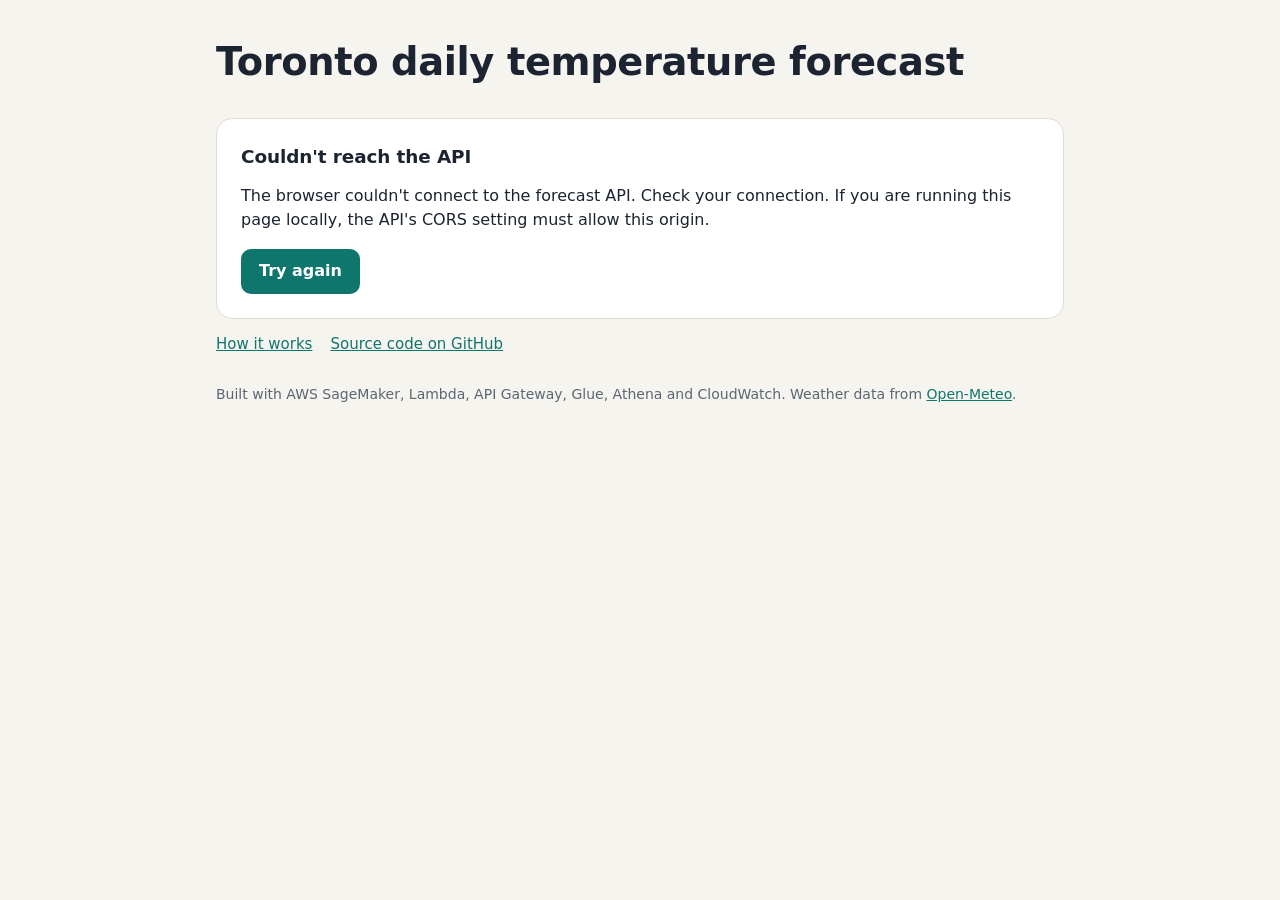
==== commit 30486021: "Simplify the forecast page header and move links to the bottom The project summary and "Machine lear" ====
--- a/docs/index.html
+++ b/docs/index.html
@@ -10,13 +10,7 @@
 <body>
 <div class="wrap">
   <header>
-    <p class="eyebrow">Machine learning on AWS</p>
     <h1>Toronto daily temperature forecast</h1>
-    <p class="lede">A portfolio project: an XGBoost model trained on six years of Toronto weather, served through SageMaker, Lambda and API Gateway. Open this page and it asks the live model to predict today's average temperature from the latest complete day of data.</p>
-    <p class="links">
-      <a href="how-it-works.html">How it works</a>
-      <a id="repo-link" href="#">Source code on GitHub</a>
-    </p>
   </header>
 
   <main>
@@ -75,6 +69,11 @@
       </div>
     </section>
   </main>
+
+  <p class="links">
+    <a href="how-it-works.html">How it works</a>
+    <a id="repo-link" href="#">Source code on GitHub</a>
+  </p>
 
   <footer>Built with AWS SageMaker, Lambda, API Gateway, Glue, Athena and CloudWatch. Weather data from <a href="https://open-meteo.com/">Open-Meteo</a>.</footer>
 </div>
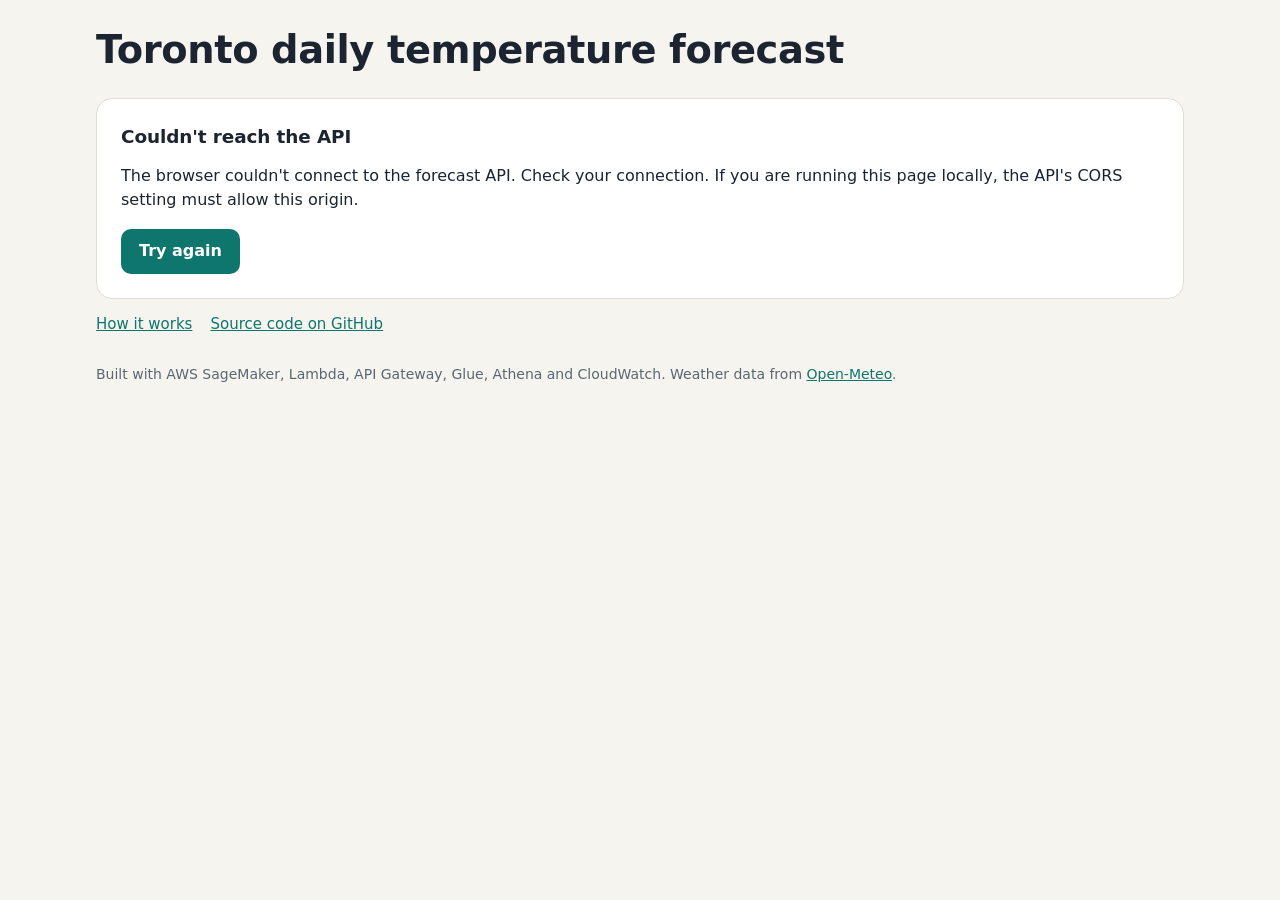
==== commit a8d3e4a5: "Fit the forecast page on one desktop screen On screens 900px and wider, the prediction and chart sit" ====
--- a/docs/index.html
+++ b/docs/index.html
@@ -8,7 +8,7 @@
 <link rel="stylesheet" href="styles.css">
 </head>
 <body>
-<div class="wrap">
+<div class="wrap wide">
   <header>
     <h1>Toronto daily temperature forecast</h1>
   </header>
@@ -28,7 +28,8 @@
       </div>
 
       <!-- Result -->
-      <div id="state-result" hidden>
+      <div id="state-result" class="result-grid" hidden>
+       <div class="col-main">
         <div class="top">
           <div>
             <p class="pred-label" id="pred-label"></p>
@@ -51,14 +52,17 @@
             <li><span class="sw avg"></span>7-day average: <span id="avg7"></span></li>
           </ul>
         </div>
-
-        <h3 style="margin-top:24px" id="tiles-title"></h3>
+       </div>
+
+       <div class="col-side">
+        <h3 id="tiles-title"></h3>
         <ul class="tiles" id="tiles"></ul>
 
         <p class="latency muted small" id="latency"></p>
         <div class="actions">
           <button type="button" class="btn secondary" id="refresh">Get the forecast again</button>
         </div>
+       </div>
       </div>
 
       <!-- Error -->
--- a/docs/styles.css
+++ b/docs/styles.css
@@ -109,6 +109,19 @@
 .latency { margin: 18px 0 0; }
 .actions { margin-top: 18px; display: flex; flex-wrap: wrap; align-items: center; gap: 12px; }
 
+/* Forecast page: one column on phones, two side by side on wide screens */
+.wrap.wide { max-width: 1120px; }
+.col-side { margin-top: 24px; }
+@media (min-width: 900px) {
+  .wrap.wide { padding-bottom: 24px; }
+  .wrap.wide header { padding: 28px 0 16px; }
+  .wrap.wide .top { flex-wrap: nowrap; }
+  .result-grid:not([hidden]) { display: grid; grid-template-columns: minmax(0, 1.35fr) minmax(0, 1fr); gap: 32px; align-items: start; }
+  .col-side { margin-top: 0; padding-left: 32px; border-left: 1px solid var(--line); }
+  .col-side .tiles { grid-template-columns: repeat(3, minmax(0, 1fr)); }
+  .chart-wrap { margin-top: 18px; }
+}
+
 /* Loading */
 .loading { display: flex; gap: 16px; align-items: flex-start; }
 .spinner {
